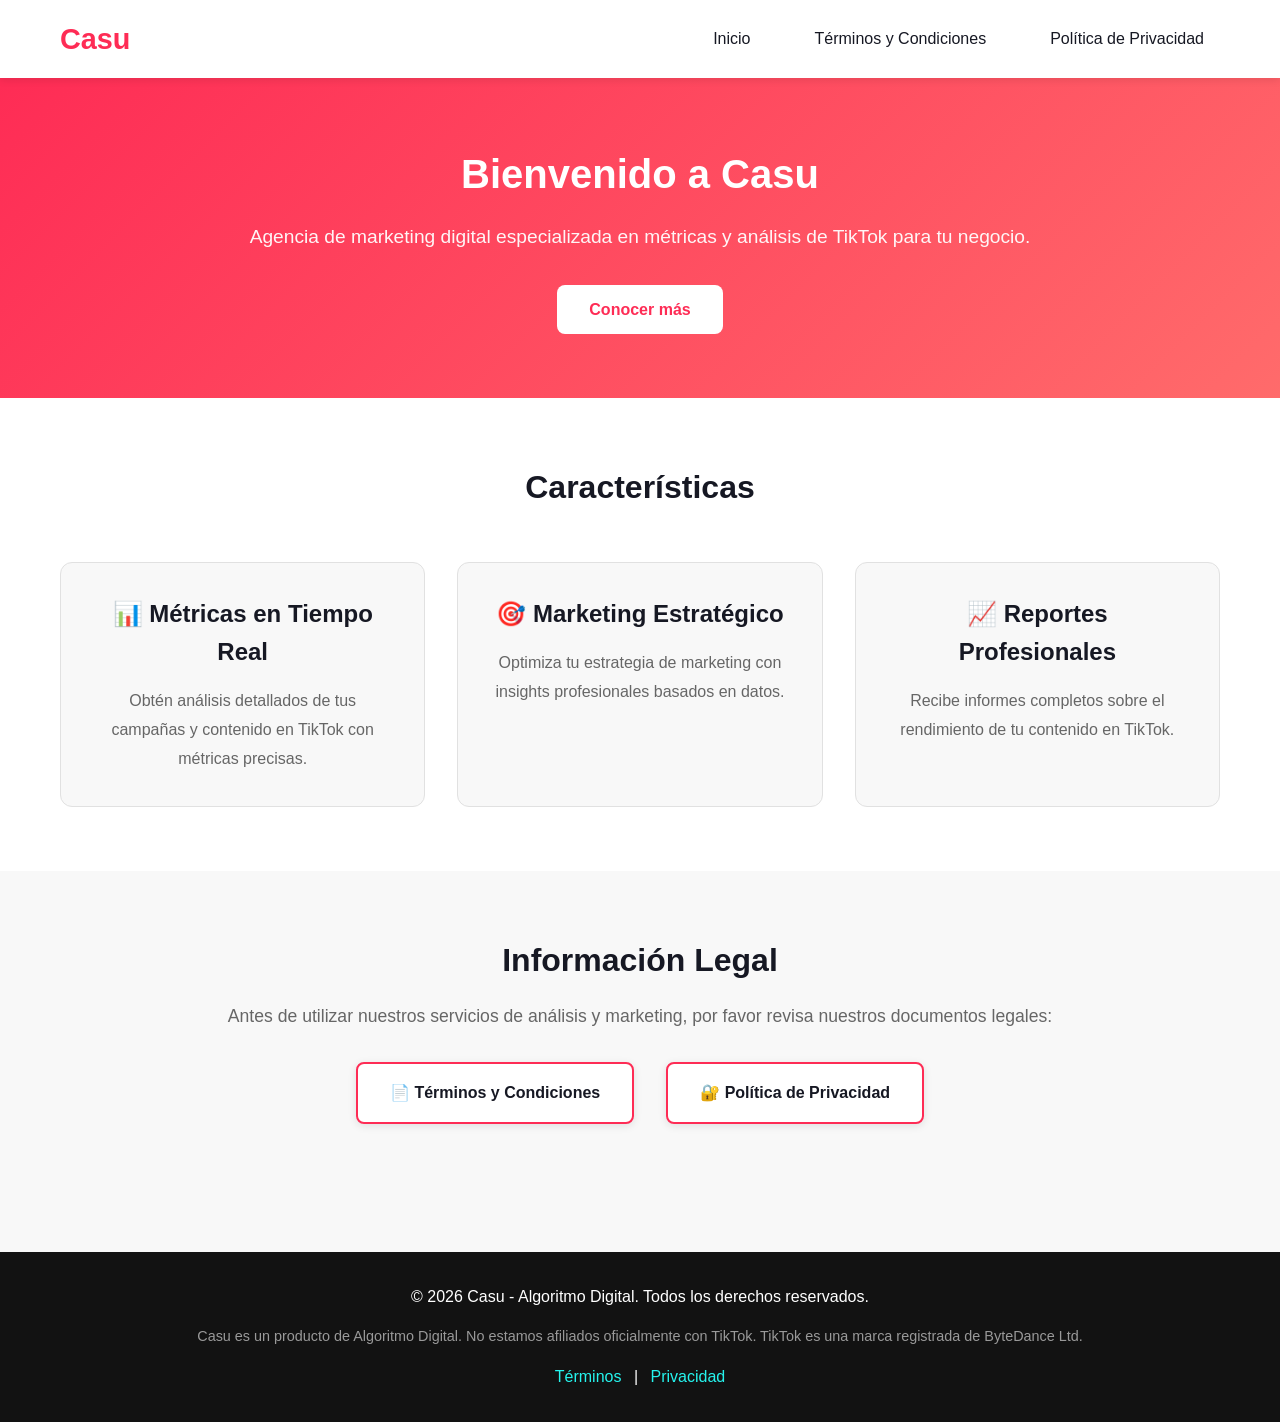
==== index.html @ 8401964d "update todo" ====
<!DOCTYPE html>
<html lang="es">
<head>
    <meta charset="UTF-8">
    <meta name="viewport" content="width=device-width, initial-scale=1.0">
    <title>Casu - Algoritmo Digital | Métricas de TikTok</title>
    <link rel="stylesheet" href="styles.css">
</head>
<body>
    <header>
        <nav>
            <div class="container">
                <h1 class="logo">Casu</h1>
                <ul class="nav-links">
                    <li><a href="index.html">Inicio</a></li>
                    <li><a href="terms.html">Términos y Condiciones</a></li>
                    <li><a href="privacy.html">Política de Privacidad</a></li>
                </ul>
            </div>
        </nav>
    </header>

    <main>
        <section class="hero">
            <div class="container">
                <h2>Bienvenido a Casu</h2>
                <p>Agencia de marketing digital especializada en métricas y análisis de TikTok para tu negocio.</p>
                <div class="cta-buttons">
                    <a href="#features" class="btn btn-primary">Conocer más</a>
                </div>
            </div>
        </section>

        <section id="features" class="features">
            <div class="container">
                <h2>Características</h2>
                <div class="feature-grid">
                    <div class="feature-card">
                        <h3>📊 Métricas en Tiempo Real</h3>
                        <p>Obtén análisis detallados de tus campañas y contenido en TikTok con métricas precisas.</p>
                    </div>
                    <div class="feature-card">
                        <h3>🎯 Marketing Estratégico</h3>
                        <p>Optimiza tu estrategia de marketing con insights profesionales basados en datos.</p>
                    </div>
                    <div class="feature-card">
                        <h3>📈 Reportes Profesionales</h3>
                        <p>Recibe informes completos sobre el rendimiento de tu contenido en TikTok.</p>
                    </div>
                </div>
            </div>
        </section>

        <section class="legal-section">
            <div class="container">
                <h2>Información Legal</h2>
                <p>Antes de utilizar nuestros servicios de análisis y marketing, por favor revisa nuestros documentos legales:</p>
                <div class="legal-links">
                    <a href="terms.html" class="legal-link">📄 Términos y Condiciones</a>
                    <a href="privacy.html" class="legal-link">🔐 Política de Privacidad</a>
                </div>
            </div>
        </section>
    </main>

    <footer>
        <div class="container">
            <p>&copy; 2026 Casu - Algoritmo Digital. Todos los derechos reservados.</p>
            <p class="disclaimer">Casu es un producto de Algoritmo Digital. No estamos afiliados oficialmente con TikTok. TikTok es una marca registrada de ByteDance Ltd.</p>
            <div class="footer-links">
                <a href="terms.html">Términos</a> |
                <a href="privacy.html">Privacidad</a>
            </div>
        </div>
    </footer>
</body>
</html>
---- styles.css ----
/* Reset y estilos base */
* {
    margin: 0;
    padding: 0;
    box-sizing: border-box;
}

:root {
    --primary-color: #fe2c55;
    --secondary-color: #25f4ee;
    --dark-bg: #000000;
    --dark-gray: #121212;
    --light-gray: #f8f8f8;
    --text-dark: #161823;
    --text-light: #ffffff;
    --text-gray: #666666;
    --border-color: #e1e1e1;
    --shadow: 0 2px 8px rgba(0, 0, 0, 0.1);
    --shadow-hover: 0 4px 16px rgba(0, 0, 0, 0.15);
}

body {
    font-family: -apple-system, BlinkMacSystemFont, 'Segoe UI', 'Roboto', 'Helvetica', 'Arial', sans-serif;
    line-height: 1.6;
    color: var(--text-dark);
    background-color: var(--light-gray);
}

/* Contenedor principal */
.container {
    max-width: 1200px;
    margin: 0 auto;
    padding: 0 20px;
}

/* Header y navegación */
header {
    background-color: var(--text-light);
    box-shadow: var(--shadow);
    position: sticky;
    top: 0;
    z-index: 1000;
}

nav {
    padding: 1rem 0;
}

nav .container {
    display: flex;
    justify-content: space-between;
    align-items: center;
}

.logo {
    font-size: 1.8rem;
    font-weight: 700;
    color: var(--primary-color);
    cursor: pointer;
}

.nav-links {
    display: flex;
    list-style: none;
    gap: 2rem;
}

.nav-links a {
    text-decoration: none;
    color: var(--text-dark);
    font-weight: 500;
    transition: color 0.3s ease;
    padding: 0.5rem 1rem;
    border-radius: 4px;
}

.nav-links a:hover,
.nav-links a.active {
    color: var(--primary-color);
    background-color: rgba(254, 44, 85, 0.1);
}

/* Hero section */
.hero {
    background: linear-gradient(135deg, var(--primary-color) 0%, #ff6b6b 100%);
    color: var(--text-light);
    padding: 4rem 0;
    text-align: center;
}

.hero h2 {
    font-size: 2.5rem;
    margin-bottom: 1rem;
    font-weight: 700;
}

.hero p {
    font-size: 1.2rem;
    margin-bottom: 2rem;
    opacity: 0.95;
}

/* Botones */
.btn {
    display: inline-block;
    padding: 0.75rem 2rem;
    text-decoration: none;
    border-radius: 8px;
    font-weight: 600;
    transition: all 0.3s ease;
    cursor: pointer;
    border: none;
    font-size: 1rem;
}

.btn-primary {
    background-color: var(--text-light);
    color: var(--primary-color);
}

.btn-primary:hover {
    transform: translateY(-2px);
    box-shadow: var(--shadow-hover);
}

.cta-buttons {
    display: flex;
    gap: 1rem;
    justify-content: center;
    flex-wrap: wrap;
}

/* Features section */
.features {
    padding: 4rem 0;
    background-color: var(--text-light);
}

.features h2 {
    text-align: center;
    font-size: 2rem;
    margin-bottom: 3rem;
    color: var(--text-dark);
}

.feature-grid {
    display: grid;
    grid-template-columns: repeat(auto-fit, minmax(280px, 1fr));
    gap: 2rem;
}

.feature-card {
    background: var(--light-gray);
    padding: 2rem;
    border-radius: 12px;
    text-align: center;
    transition: all 0.3s ease;
    border: 1px solid var(--border-color);
}

.feature-card:hover {
    transform: translateY(-5px);
    box-shadow: var(--shadow-hover);
}

.feature-card h3 {
    font-size: 1.5rem;
    margin-bottom: 1rem;
    color: var(--text-dark);
}

.feature-card p {
    color: var(--text-gray);
    line-height: 1.8;
}

/* Legal section */
.legal-section {
    padding: 4rem 0;
    background-color: var(--light-gray);
    text-align: center;
}

.legal-section h2 {
    font-size: 2rem;
    margin-bottom: 1rem;
    color: var(--text-dark);
}

.legal-section p {
    color: var(--text-gray);
    margin-bottom: 2rem;
    font-size: 1.1rem;
}

.legal-links {
    display: flex;
    gap: 2rem;
    justify-content: center;
    flex-wrap: wrap;
}

.legal-link {
    display: inline-block;
    padding: 1rem 2rem;
    background-color: var(--text-light);
    color: var(--text-dark);
    text-decoration: none;
    border-radius: 8px;
    font-weight: 600;
    transition: all 0.3s ease;
    box-shadow: var(--shadow);
    border: 2px solid var(--primary-color);
}

.legal-link:hover {
    background-color: var(--primary-color);
    color: var(--text-light);
    transform: translateY(-3px);
    box-shadow: var(--shadow-hover);
}

/* Legal document styles */
.legal-document {
    background-color: var(--text-light);
    padding: 3rem;
    margin: 2rem auto;
    border-radius: 8px;
    box-shadow: var(--shadow);
    max-width: 900px;
}

.legal-document h1 {
    font-size: 2.5rem;
    margin-bottom: 1rem;
    color: var(--text-dark);
    border-bottom: 3px solid var(--primary-color);
    padding-bottom: 0.5rem;
}

.last-updated {
    color: var(--text-gray);
    font-style: italic;
    margin-bottom: 2rem;
    font-size: 0.95rem;
}

.legal-document section {
    margin-bottom: 2.5rem;
}

.legal-document h2 {
    font-size: 1.8rem;
    margin-bottom: 1rem;
    color: var(--text-dark);
    margin-top: 2rem;
}

.legal-document h3 {
    font-size: 1.3rem;
    margin-bottom: 0.75rem;
    margin-top: 1.5rem;
    color: var(--text-dark);
}

.legal-document p {
    margin-bottom: 1rem;
    line-height: 1.8;
    color: var(--text-dark);
}

.legal-document ul {
    margin-left: 2rem;
    margin-bottom: 1rem;
}

.legal-document li {
    margin-bottom: 0.5rem;
    line-height: 1.8;
}

.legal-document a {
    color: var(--primary-color);
    text-decoration: none;
    font-weight: 500;
}

.legal-document a:hover {
    text-decoration: underline;
}

.legal-footer {
    background-color: var(--light-gray);
    padding: 2rem;
    border-radius: 8px;
    margin-top: 3rem;
    border-left: 4px solid var(--primary-color);
}

.legal-footer p {
    color: var(--text-dark);
    font-size: 1.05rem;
}

/* Footer */
footer {
    background-color: var(--dark-gray);
    color: var(--text-light);
    padding: 2rem 0;
    text-align: center;
    margin-top: 4rem;
}

footer .container {
    max-width: 1200px;
}

footer p {
    margin-bottom: 0.5rem;
}

.disclaimer {
    font-size: 0.9rem;
    color: #999;
    margin-top: 1rem;
}

.footer-links {
    margin-top: 1rem;
}

.footer-links a {
    color: var(--secondary-color);
    text-decoration: none;
    margin: 0 0.5rem;
    transition: color 0.3s ease;
}

.footer-links a:hover {
    color: var(--text-light);
}

/* Responsive design */
@media (max-width: 768px) {
    .nav-links {
        gap: 1rem;
        flex-wrap: wrap;
        justify-content: center;
    }
    
    nav .container {
        flex-direction: column;
        gap: 1rem;
    }
    
    .logo {
        font-size: 1.5rem;
    }
    
    .hero h2 {
        font-size: 2rem;
    }
    
    .hero p {
        font-size: 1rem;
    }
    
    .feature-grid {
        grid-template-columns: 1fr;
    }
    
    .legal-document {
        padding: 1.5rem;
    }
    
    .legal-document h1 {
        font-size: 2rem;
    }
    
    .legal-document h2 {
        font-size: 1.5rem;
    }
    
    .legal-links {
        flex-direction: column;
    }
}

@media (max-width: 480px) {
    .hero {
        padding: 2rem 0;
    }
    
    .features {
        padding: 2rem 0;
    }
    
    .legal-section {
        padding: 2rem 0;
    }
    
    .legal-document {
        padding: 1rem;
        margin: 1rem;
    }
}

/* Animaciones */
@keyframes fadeIn {
    from {
        opacity: 0;
        transform: translateY(20px);
    }
    to {
        opacity: 1;
        transform: translateY(0);
    }
}

.feature-card,
.legal-link {
    animation: fadeIn 0.5s ease-out;
}

/* Scrollbar personalizada */
::-webkit-scrollbar {
    width: 10px;
}

::-webkit-scrollbar-track {
    background: var(--light-gray);
}

::-webkit-scrollbar-thumb {
    background: var(--primary-color);
    border-radius: 5px;
}

::-webkit-scrollbar-thumb:hover {
    background: #d91d45;
}
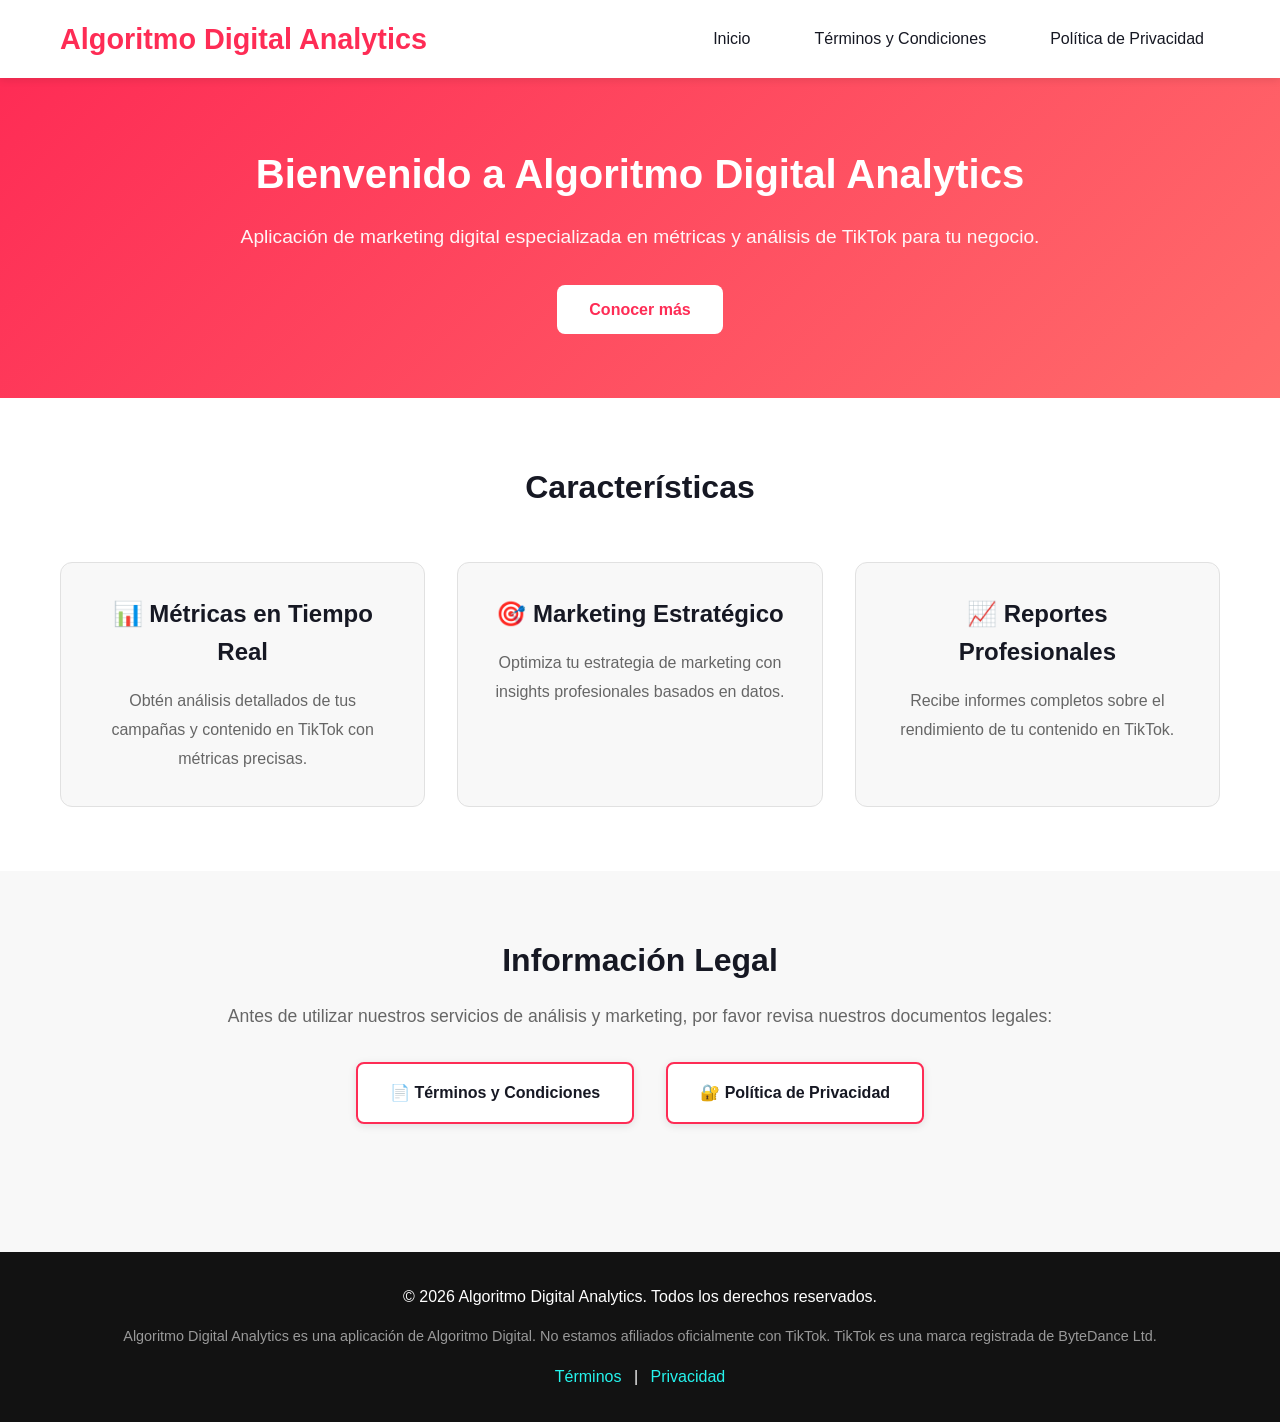
==== commit d6ee2053: "UPD:" ====
--- a/index.html
+++ b/index.html
@@ -3,14 +3,14 @@
 <head>
     <meta charset="UTF-8">
     <meta name="viewport" content="width=device-width, initial-scale=1.0">
-    <title>Casu - Algoritmo Digital | Métricas de TikTok</title>
+    <title>Algoritmo Digital Analytics | Métricas de TikTok</title>
     <link rel="stylesheet" href="styles.css">
 </head>
 <body>
     <header>
         <nav>
             <div class="container">
-                <h1 class="logo">Casu</h1>
+                <h1 class="logo">Algoritmo Digital Analytics</h1>
                 <ul class="nav-links">
                     <li><a href="index.html">Inicio</a></li>
                     <li><a href="terms.html">Términos y Condiciones</a></li>
@@ -23,8 +23,8 @@
     <main>
         <section class="hero">
             <div class="container">
-                <h2>Bienvenido a Casu</h2>
-                <p>Agencia de marketing digital especializada en métricas y análisis de TikTok para tu negocio.</p>
+                <h2>Bienvenido a Algoritmo Digital Analytics</h2>
+                <p>Aplicación de marketing digital especializada en métricas y análisis de TikTok para tu negocio.</p>
                 <div class="cta-buttons">
                     <a href="#features" class="btn btn-primary">Conocer más</a>
                 </div>
@@ -65,8 +65,8 @@
 
     <footer>
         <div class="container">
-            <p>&copy; 2026 Casu - Algoritmo Digital. Todos los derechos reservados.</p>
-            <p class="disclaimer">Casu es un producto de Algoritmo Digital. No estamos afiliados oficialmente con TikTok. TikTok es una marca registrada de ByteDance Ltd.</p>
+            <p>&copy; 2026 Algoritmo Digital Analytics. Todos los derechos reservados.</p>
+            <p class="disclaimer">Algoritmo Digital Analytics es una aplicación de Algoritmo Digital. No estamos afiliados oficialmente con TikTok. TikTok es una marca registrada de ByteDance Ltd.</p>
             <div class="footer-links">
                 <a href="terms.html">Términos</a> |
                 <a href="privacy.html">Privacidad</a>
